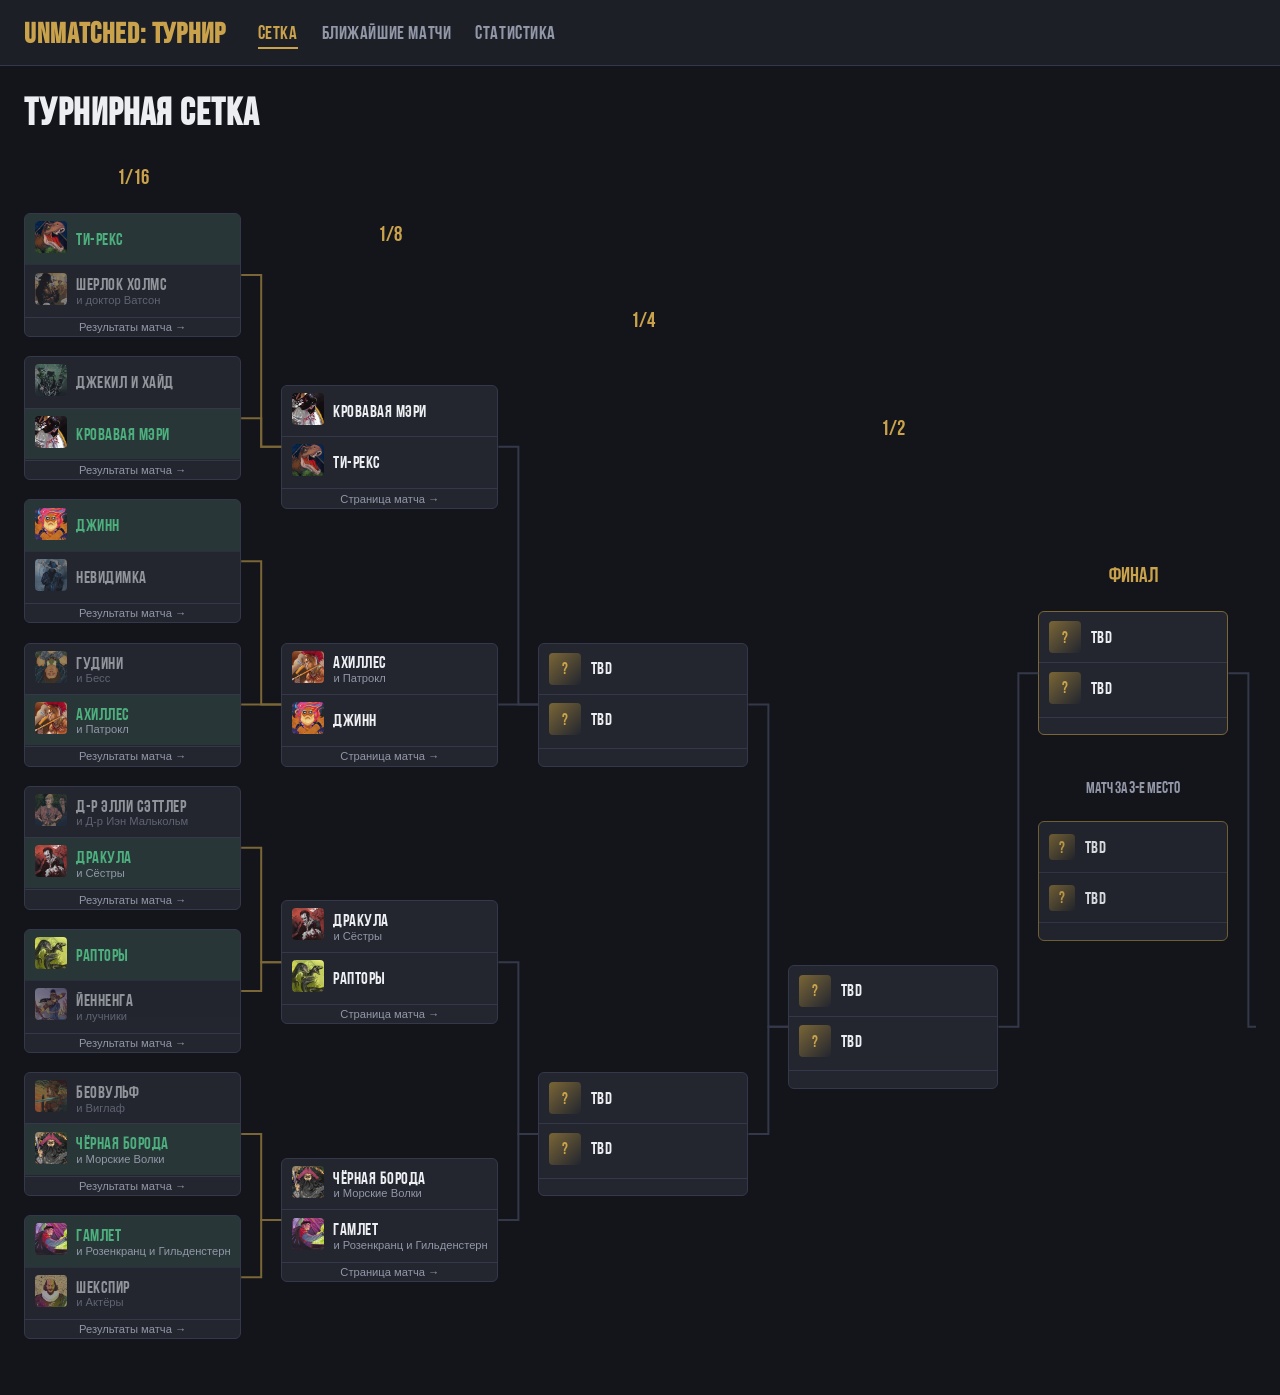
==== index.html @ 97f8e103 "Add 3rd-place match and game rating, un-spoiler first move - New standalone "third-place" match (los" ====
<!DOCTYPE html>
<html lang="ru">
<head>
  <meta charset="UTF-8" />
  <meta name="viewport" content="width=device-width, initial-scale=1.0" />
  <title>Турнирная сетка — Unmatched</title>
  <link rel="stylesheet" href="css/style.css?v=4" />
  <link rel="stylesheet" href="css/bracket.css?v=4" />
</head>
<body>
  <header class="site-header">
    <h1 class="site-title">Unmatched: турнир</h1>
    <nav class="site-nav">
      <a class="nav-link" href="index.html">Сетка</a>
      <a class="nav-link" href="matches.html">Ближайшие матчи</a>
      <a class="nav-link" href="stats.html">Статистика</a>
    </nav>
  </header>

  <main>
    <h2 class="page-title">Турнирная сетка</h2>
    <div class="bracket-wrap">
      <div class="bracket">
        <svg class="bracket-connectors"></svg>
      </div>
    </div>
  </main>

  <script type="module" src="js/nav.js?v=4"></script>
  <script type="module" src="js/bracket.js?v=4"></script>
</body>
</html>
---- css/style.css ----
@font-face {
  font-family: "Bebas Neue Cyrillic";
  src: url("../assets/fonts/bebasneuecyrillic.ttf") format("truetype");
  font-display: swap;
}

:root {
  --bg: #14151a;
  --bg-raised: #1d1f27;
  --bg-card: #23262f;
  --border: #34384a;
  --text: #eceef2;
  --text-dim: #9297a8;
  --accent: #c9a24b;
  --accent-dim: #7a6636;
  --win: #4caf7d;
  --lose: #6b6f7d;
  --danger: #c9564b;
  --font-display: "Bebas Neue Cyrillic", "Arial Narrow", sans-serif;
  --font-body: "Segoe UI", Arial, sans-serif;
}

* {
  box-sizing: border-box;
}

html,
body {
  margin: 0;
  padding: 0;
  background: var(--bg);
  color: var(--text);
  font-family: var(--font-body);
}

h1,
h2,
h3,
.site-title,
.nav-link,
.stage-label,
.slot-name,
.btn {
  font-family: var(--font-display);
  letter-spacing: 0.03em;
}

a {
  color: var(--accent);
}

.site-header {
  display: flex;
  align-items: center;
  gap: 2rem;
  padding: 1rem 1.5rem;
  background: var(--bg-raised);
  border-bottom: 1px solid var(--border);
  position: sticky;
  top: 0;
  z-index: 10;
}

.site-title {
  font-size: 1.8rem;
  color: var(--accent);
  margin: 0;
  white-space: nowrap;
}

.site-nav {
  display: flex;
  gap: 1.5rem;
}

.nav-link {
  font-size: 1.2rem;
  color: var(--text-dim);
  text-decoration: none;
  padding: 0.25rem 0;
  border-bottom: 2px solid transparent;
}

.nav-link:hover {
  color: var(--text);
}

.nav-link.active {
  color: var(--accent);
  border-bottom-color: var(--accent);
}

main {
  padding: 1.5rem;
  max-width: 1400px;
  margin: 0 auto;
}

.page-title {
  font-size: 2.4rem;
  color: var(--text);
  margin: 0 0 1rem;
}

.placeholder-thumb {
  display: flex;
  align-items: center;
  justify-content: center;
  background: linear-gradient(135deg, var(--accent-dim), var(--bg-card));
  color: var(--accent);
  font-family: var(--font-display);
  font-weight: 400;
  border-radius: 4px;
  flex-shrink: 0;
}

.empty-note {
  color: var(--text-dim);
  font-style: italic;
}

.slot-text {
  display: flex;
  flex-direction: column;
  min-width: 0;
}

.slot-name {
  font-size: 1.05rem;
  line-height: 1.1;
  overflow: hidden;
  text-overflow: ellipsis;
  white-space: nowrap;
}

.slot-player {
  font-size: 0.75rem;
  color: var(--text-dim);
  overflow: hidden;
  text-overflow: ellipsis;
  white-space: nowrap;
}

.slot-sidekick {
  font-size: 0.8rem;
  color: var(--text-dim);
  font-family: var(--font-body);
}

.vs-label {
  font-family: var(--font-display);
  color: var(--text-dim);
  font-size: 1.3rem;
}

.btn {
  background: var(--bg-card);
  border: 1px solid var(--border);
  color: var(--text);
  font-size: 1.1rem;
  padding: 0.5rem 1rem;
  border-radius: 6px;
  cursor: pointer;
}

.btn:hover {
  border-color: var(--accent);
  color: var(--accent);
}

.upcoming-list {
  display: flex;
  flex-direction: column;
  gap: 0.75rem;
  max-width: 760px;
}

.upcoming-row {
  display: flex;
  align-items: center;
  flex-wrap: wrap;
  gap: 0.5rem 1rem;
  background: var(--bg-card);
  border: 1px solid var(--border);
  border-radius: 6px;
  padding: 0.75rem 1rem;
  text-decoration: none;
  color: inherit;
  min-width: 0;
}

.upcoming-row:hover {
  border-color: var(--accent);
}

.upcoming-stage {
  font-family: var(--font-display);
  color: var(--accent);
  font-size: 1.1rem;
  min-width: 3.5rem;
}

.upcoming-pair {
  display: flex;
  align-items: center;
  flex-wrap: wrap;
  gap: 0.5rem 0.9rem;
  flex: 1 1 auto;
  min-width: 0;
}

.upcoming-side {
  display: flex;
  align-items: center;
  gap: 0.5rem;
  min-width: 0;
}

.upcoming-side .slot-text {
  min-width: 0;
}

.upcoming-side .placeholder-thumb,
.upcoming-side img.thumb {
  width: 36px;
  height: 36px;
  font-size: 1rem;
  border-radius: 4px;
}

.upcoming-side img.thumb {
  object-fit: cover;
}

.upcoming-date {
  color: var(--text-dim);
  font-size: 0.9rem;
  white-space: nowrap;
}

@media (max-width: 480px) {
  .upcoming-row {
    flex-direction: column;
    align-items: flex-start;
  }

  .upcoming-side .slot-name {
    max-width: 38vw;
  }
}

.stats-note {
  color: var(--text-dim);
  max-width: 640px;
  margin-bottom: 1.5rem;
}

.stats-table {
  border-collapse: collapse;
  max-width: 480px;
}

.stats-table th,
.stats-table td {
  text-align: left;
  padding: 0.5rem 1rem 0.5rem 0;
  border-bottom: 1px solid var(--border);
}

.stats-table th {
  color: var(--text-dim);
  font-weight: normal;
  font-size: 0.85rem;
}
---- css/bracket.css ----
.bracket-wrap {
  position: relative;
  overflow-x: auto;
  padding-bottom: 1rem;
}

.bracket {
  position: relative;
  display: flex;
  align-items: stretch;
  gap: 2.5rem;
  width: max-content;
  padding: 1rem 0;
}

.bracket-connectors {
  position: absolute;
  top: 0;
  left: 0;
  width: 100%;
  height: 100%;
  pointer-events: none;
  overflow: visible;
}

.bracket-connectors path {
  fill: none;
  stroke: var(--border);
  stroke-width: 2;
}

.bracket-connectors path.decided {
  stroke: var(--accent-dim);
}

.round-column {
  display: flex;
  flex-direction: column;
  justify-content: space-around;
  gap: 1.2rem;
  min-width: 210px;
}

.round-column.final-column {
  justify-content: center;
  min-width: 190px;
}

.round-title {
  font-family: var(--font-display);
  font-size: 1.3rem;
  color: var(--accent);
  text-align: center;
  margin-bottom: 0.3rem;
}

.match-card {
  background: var(--bg-card);
  border: 1px solid var(--border);
  border-radius: 6px;
  overflow: hidden;
  min-height: 124px;
  display: flex;
  flex-direction: column;
}

.final-column .match-card {
  border-color: var(--accent-dim);
}

.match-card.clickable {
  cursor: pointer;
}

.match-card.clickable:hover {
  border-color: var(--accent);
}

.match-slot {
  display: flex;
  align-items: center;
  gap: 0.6rem;
  padding: 0.45rem 0.6rem;
  min-height: 50px;
}

.match-slot .slot-sidekick {
  font-size: 0.7rem;
  overflow: hidden;
  text-overflow: ellipsis;
  white-space: nowrap;
}

.match-slot + .match-slot {
  border-top: 1px solid var(--border);
}

.match-slot .placeholder-thumb,
.match-slot img.thumb {
  width: 32px;
  height: 32px;
  font-size: 1rem;
}

.match-slot img.thumb {
  object-fit: cover;
  border-radius: 4px;
}

.match-slot.winner {
  background: rgba(76, 175, 125, 0.12);
}

.match-slot.winner .slot-name {
  color: var(--win);
}

.match-slot.loser {
  opacity: 0.55;
}

.match-meta {
  font-size: 0.7rem;
  color: var(--text-dim);
  text-align: center;
  padding: 0.2rem 0;
  border-top: 1px solid var(--border);
  margin-top: auto;
  min-height: 1.1rem;
}

.third-place-title {
  margin-top: 1.5rem;
  font-size: 1rem;
  color: var(--text-dim);
}

.third-place-card {
  min-height: 100px;
  opacity: 0.9;
}

.third-place-card .placeholder-thumb,
.third-place-card img.thumb {
  width: 26px;
  height: 26px;
}
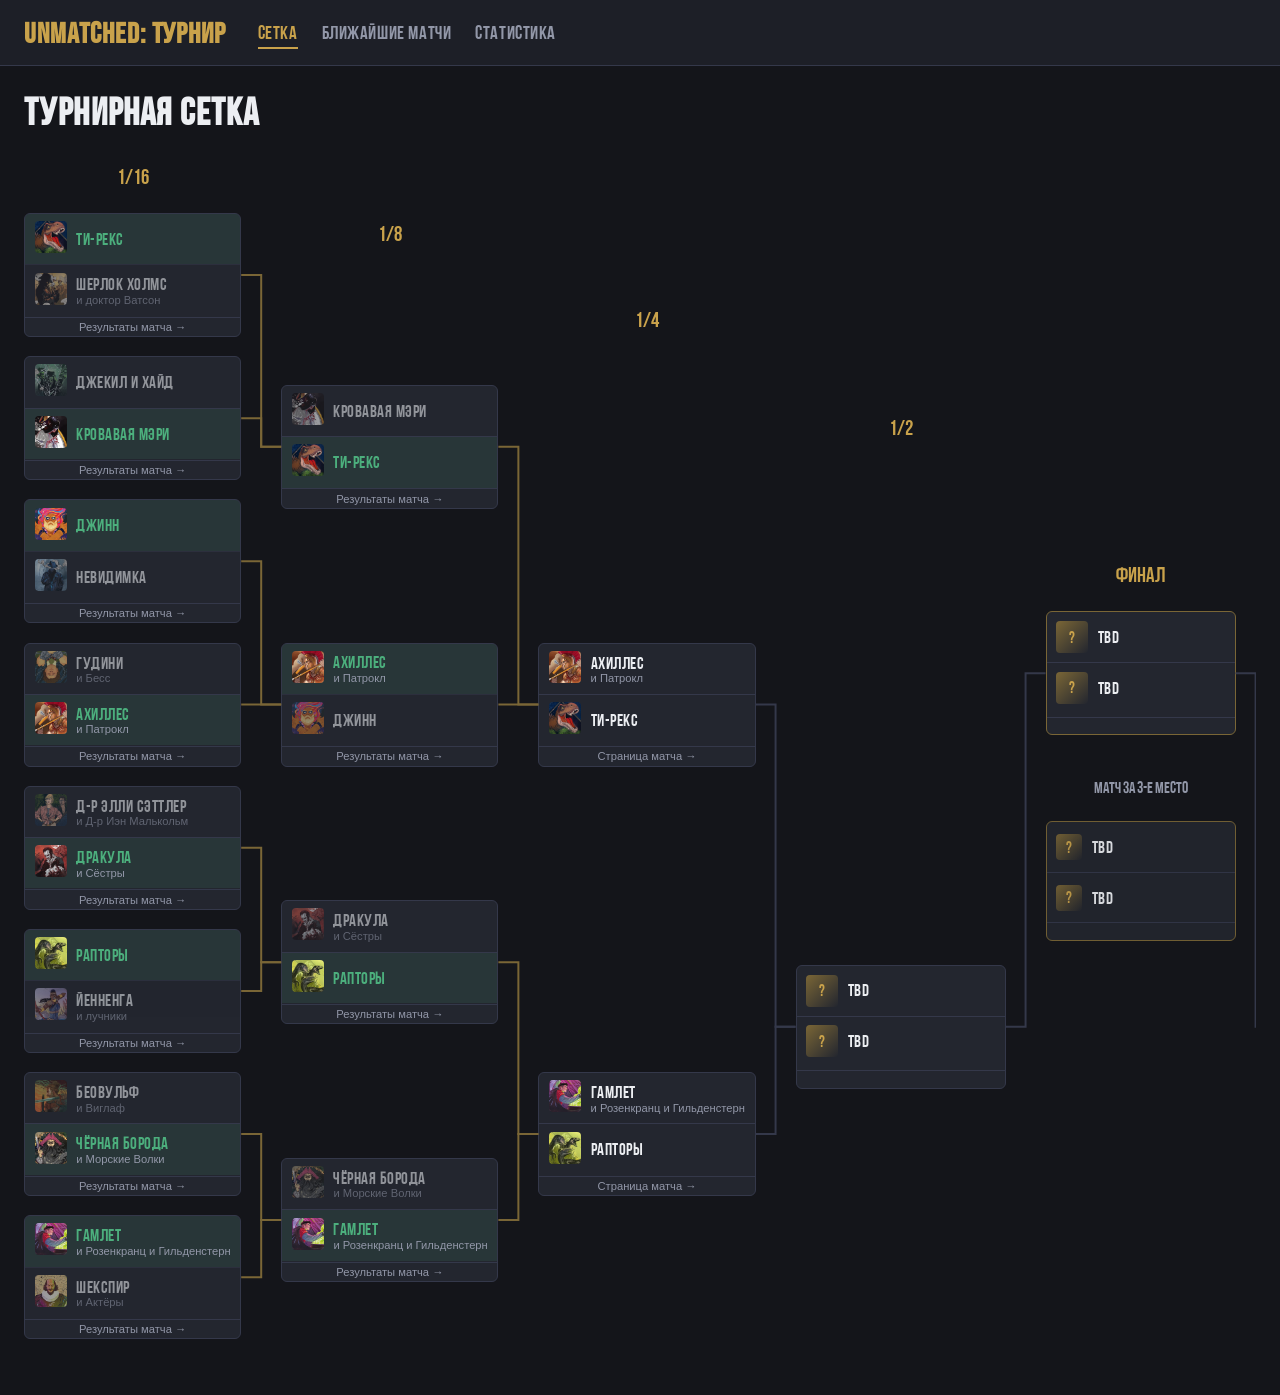
==== commit 278646dc: "Add match-log timeline block to match pages Adds a full replay of tracked games on match.html: a com" ====
--- a/index.html
+++ b/index.html
@@ -4,8 +4,8 @@
   <meta charset="UTF-8" />
   <meta name="viewport" content="width=device-width, initial-scale=1.0" />
   <title>Турнирная сетка — Unmatched</title>
-  <link rel="stylesheet" href="css/style.css?v=4" />
-  <link rel="stylesheet" href="css/bracket.css?v=4" />
+  <link rel="stylesheet" href="css/style.css?v=14" />
+  <link rel="stylesheet" href="css/bracket.css?v=14" />
 </head>
 <body>
   <header class="site-header">
@@ -26,7 +26,7 @@
     </div>
   </main>
 
-  <script type="module" src="js/nav.js?v=4"></script>
-  <script type="module" src="js/bracket.js?v=4"></script>
+  <script type="module" src="js/nav.js?v=14"></script>
+  <script type="module" src="js/bracket.js?v=14"></script>
 </body>
 </html>
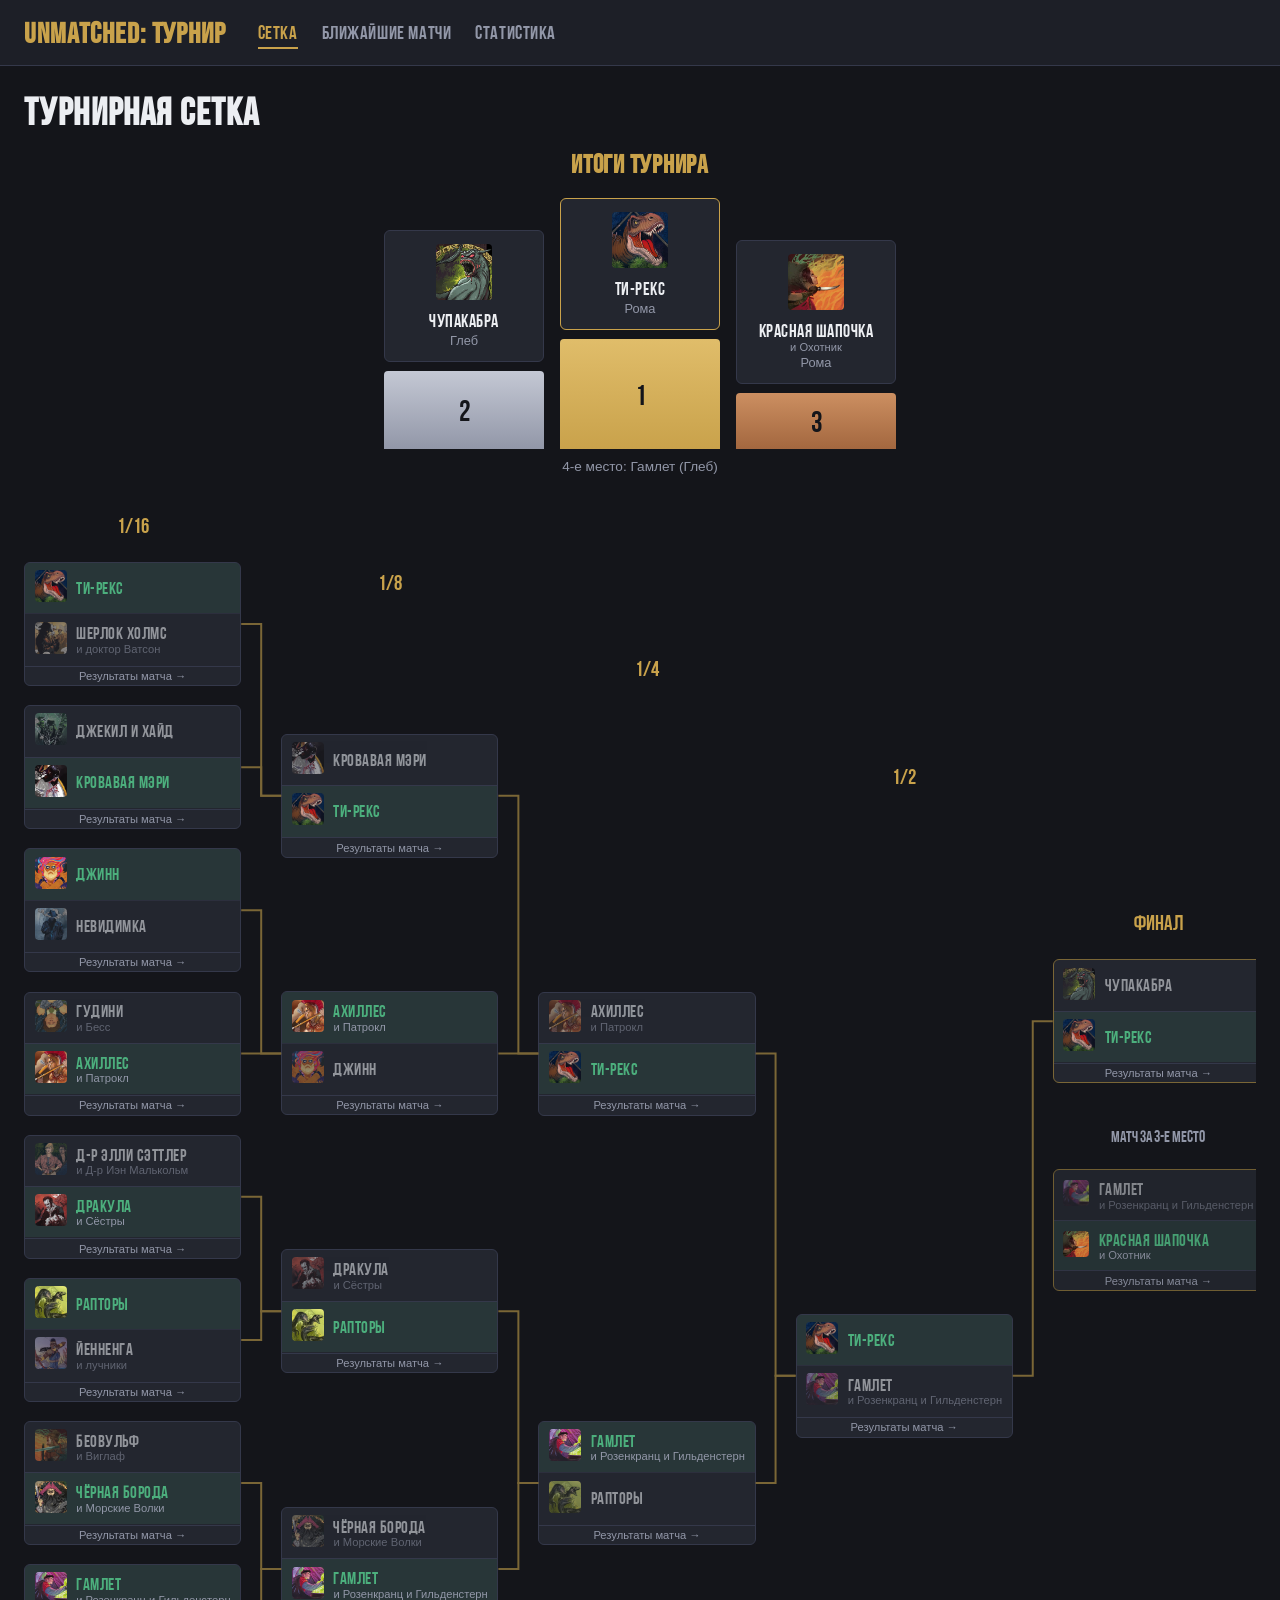
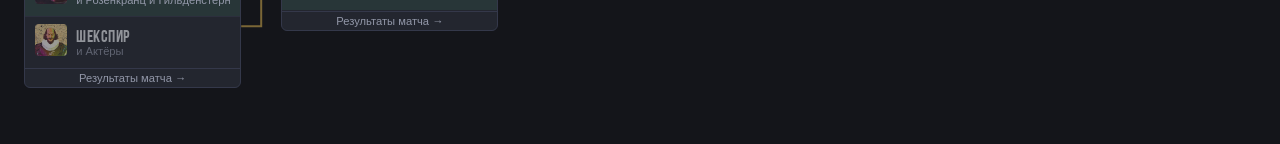
==== commit 86c1b12f: "Add winners' podium to the bracket page Shows top 4 once the final is completed, computed from final" ====
--- a/index.html
+++ b/index.html
@@ -4,8 +4,8 @@
   <meta charset="UTF-8" />
   <meta name="viewport" content="width=device-width, initial-scale=1.0" />
   <title>Турнирная сетка — Unmatched</title>
-  <link rel="stylesheet" href="css/style.css?v=14" />
-  <link rel="stylesheet" href="css/bracket.css?v=14" />
+  <link rel="stylesheet" href="css/style.css?v=16" />
+  <link rel="stylesheet" href="css/bracket.css?v=17" />
 </head>
 <body>
   <header class="site-header">
@@ -19,6 +19,7 @@
 
   <main>
     <h2 class="page-title">Турнирная сетка</h2>
+    <div class="podium"></div>
     <div class="bracket-wrap">
       <div class="bracket">
         <svg class="bracket-connectors"></svg>
@@ -26,7 +27,7 @@
     </div>
   </main>
 
-  <script type="module" src="js/nav.js?v=14"></script>
-  <script type="module" src="js/bracket.js?v=14"></script>
+  <script type="module" src="js/nav.js?v=16"></script>
+  <script type="module" src="js/bracket.js?v=17"></script>
 </body>
 </html>
--- a/css/bracket.css
+++ b/css/bracket.css
@@ -1,3 +1,143 @@
+.podium:empty {
+  display: none;
+}
+
+.podium-title {
+  font-family: var(--font-display);
+  font-size: 1.6rem;
+  color: var(--accent);
+  text-align: center;
+  margin: 0 0 1.2rem;
+  letter-spacing: 0.03em;
+}
+
+.podium-stand {
+  display: flex;
+  align-items: flex-end;
+  justify-content: center;
+  gap: 1rem;
+  margin-bottom: 0.6rem;
+}
+
+.podium-place {
+  display: flex;
+  flex-direction: column;
+  align-items: center;
+  width: 160px;
+  cursor: pointer;
+}
+
+.podium-card {
+  display: flex;
+  flex-direction: column;
+  align-items: center;
+  gap: 0.4rem;
+  background: var(--bg-card);
+  border: 1px solid var(--border);
+  border-radius: 6px;
+  padding: 0.8rem 0.6rem;
+  width: 100%;
+  margin-bottom: 0.6rem;
+}
+
+.podium-place:hover .podium-card {
+  border-color: var(--accent);
+}
+
+.podium-card .placeholder-thumb,
+.podium-card img.thumb {
+  width: 56px;
+  height: 56px;
+  font-size: 1.4rem;
+}
+
+.podium-card img.thumb {
+  object-fit: cover;
+  border-radius: 4px;
+}
+
+.podium-text {
+  display: flex;
+  flex-direction: column;
+  align-items: center;
+  text-align: center;
+  min-width: 0;
+}
+
+.podium-name {
+  font-family: var(--font-display);
+  font-size: 1.1rem;
+  letter-spacing: 0.03em;
+}
+
+.podium-sidekick {
+  font-size: 0.7rem;
+  color: var(--text-dim);
+}
+
+.podium-player {
+  font-size: 0.8rem;
+  color: var(--text-dim);
+  margin-top: 0.1rem;
+}
+
+.podium-block {
+  width: 100%;
+  display: flex;
+  align-items: center;
+  justify-content: center;
+  font-family: var(--font-display);
+  font-size: 1.8rem;
+  color: var(--bg);
+  border-radius: 4px 4px 0 0;
+}
+
+.place-1 .podium-block {
+  height: 110px;
+  background: linear-gradient(180deg, #e0bd6a, var(--accent));
+}
+
+.place-1 .podium-card {
+  border-color: var(--accent);
+}
+
+.place-2 .podium-block {
+  height: 78px;
+  background: linear-gradient(180deg, #c4c8d4, #9297a8);
+}
+
+.place-3 .podium-block {
+  height: 56px;
+  background: linear-gradient(180deg, #cc8f61, #a3673f);
+}
+
+.podium-fourth {
+  text-align: center;
+  color: var(--text-dim);
+  font-size: 0.85rem;
+  margin-bottom: 1.5rem;
+}
+
+@media (max-width: 560px) {
+  .podium-stand {
+    gap: 0.5rem;
+  }
+
+  .podium-place {
+    width: 100px;
+  }
+
+  .podium-card .placeholder-thumb,
+  .podium-card img.thumb {
+    width: 40px;
+    height: 40px;
+  }
+
+  .podium-name {
+    font-size: 0.9rem;
+  }
+}
+
 .bracket-wrap {
   position: relative;
   overflow-x: auto;
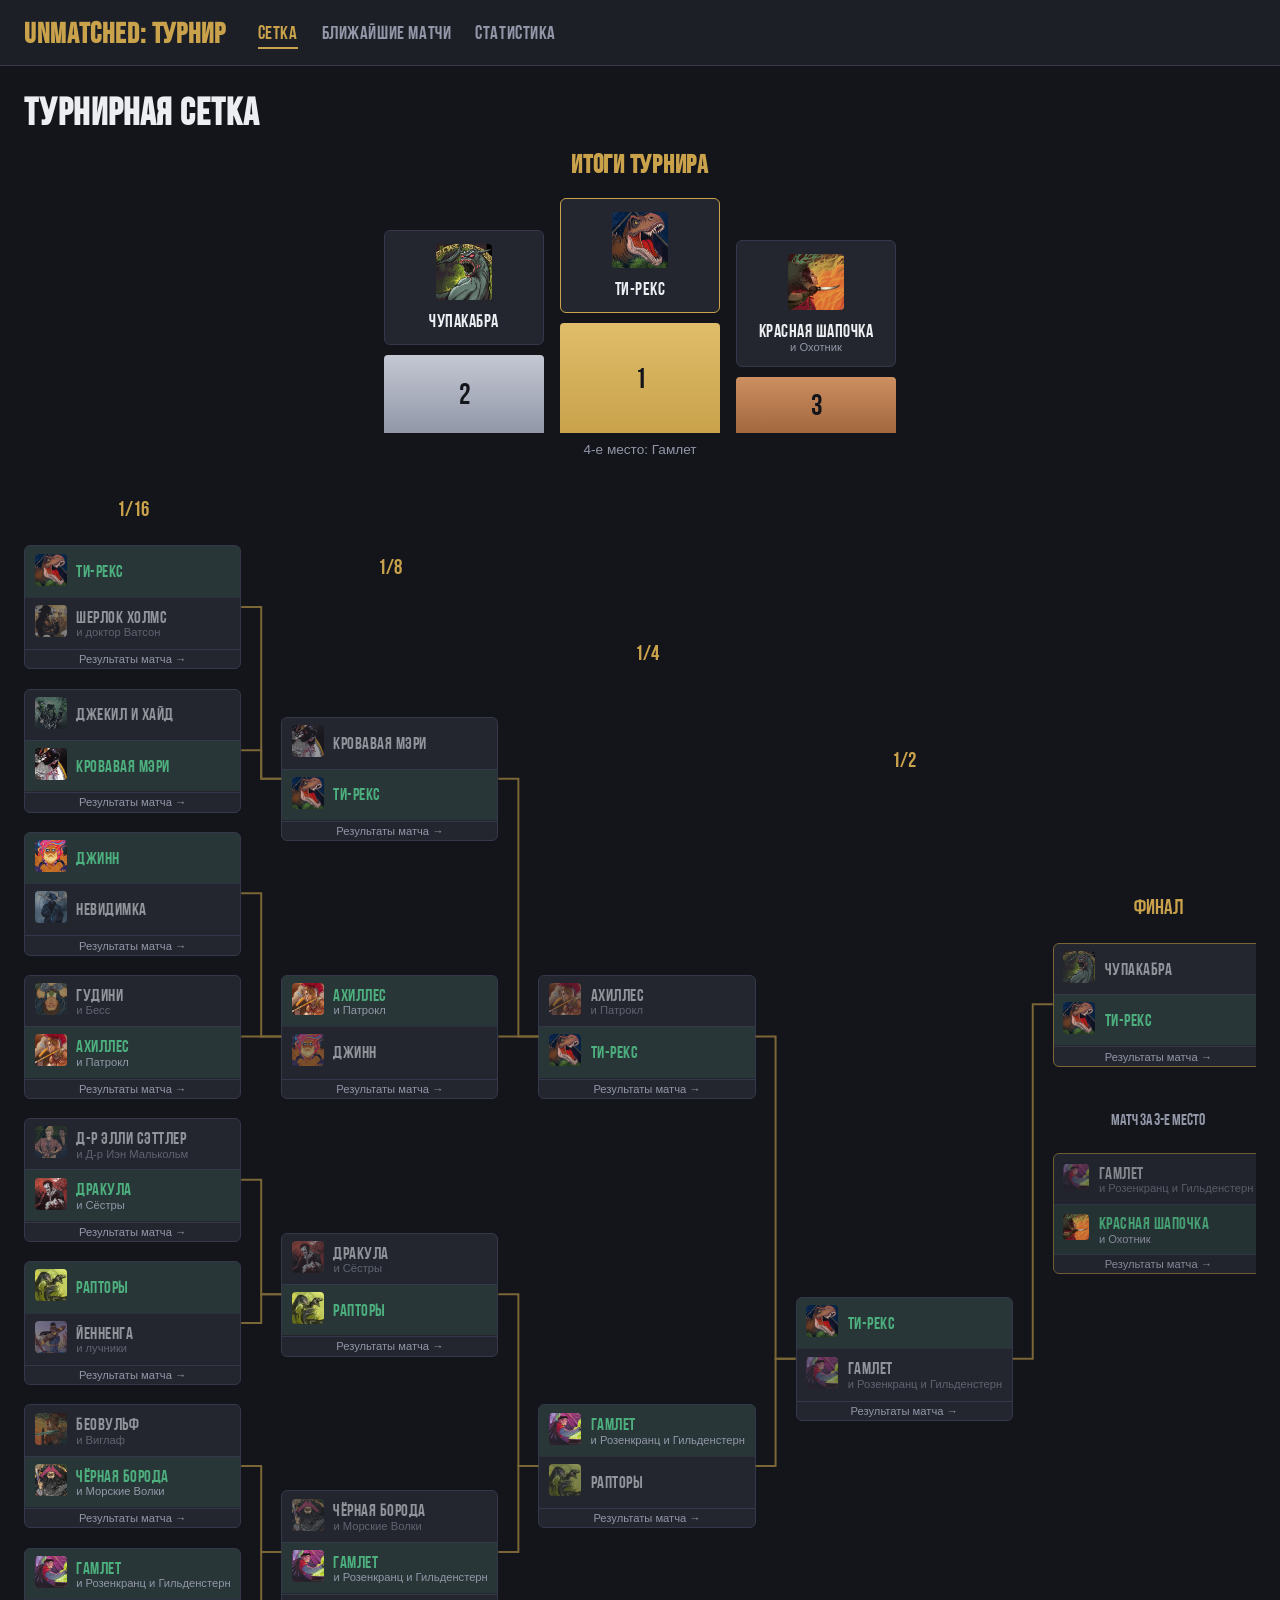
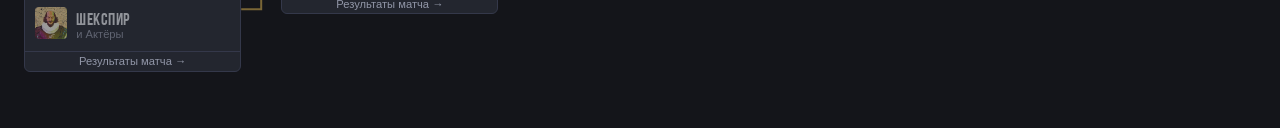
==== commit a6eb684f: "Drop player names from the podium" ====
--- a/index.html
+++ b/index.html
@@ -5,7 +5,7 @@
   <meta name="viewport" content="width=device-width, initial-scale=1.0" />
   <title>Турнирная сетка — Unmatched</title>
   <link rel="stylesheet" href="css/style.css?v=16" />
-  <link rel="stylesheet" href="css/bracket.css?v=17" />
+  <link rel="stylesheet" href="css/bracket.css?v=18" />
 </head>
 <body>
   <header class="site-header">
@@ -28,6 +28,6 @@
   </main>
 
   <script type="module" src="js/nav.js?v=16"></script>
-  <script type="module" src="js/bracket.js?v=17"></script>
+  <script type="module" src="js/bracket.js?v=18"></script>
 </body>
 </html>
--- a/css/bracket.css
+++ b/css/bracket.css
@@ -73,12 +73,6 @@
 .podium-sidekick {
   font-size: 0.7rem;
   color: var(--text-dim);
-}
-
-.podium-player {
-  font-size: 0.8rem;
-  color: var(--text-dim);
-  margin-top: 0.1rem;
 }
 
 .podium-block {
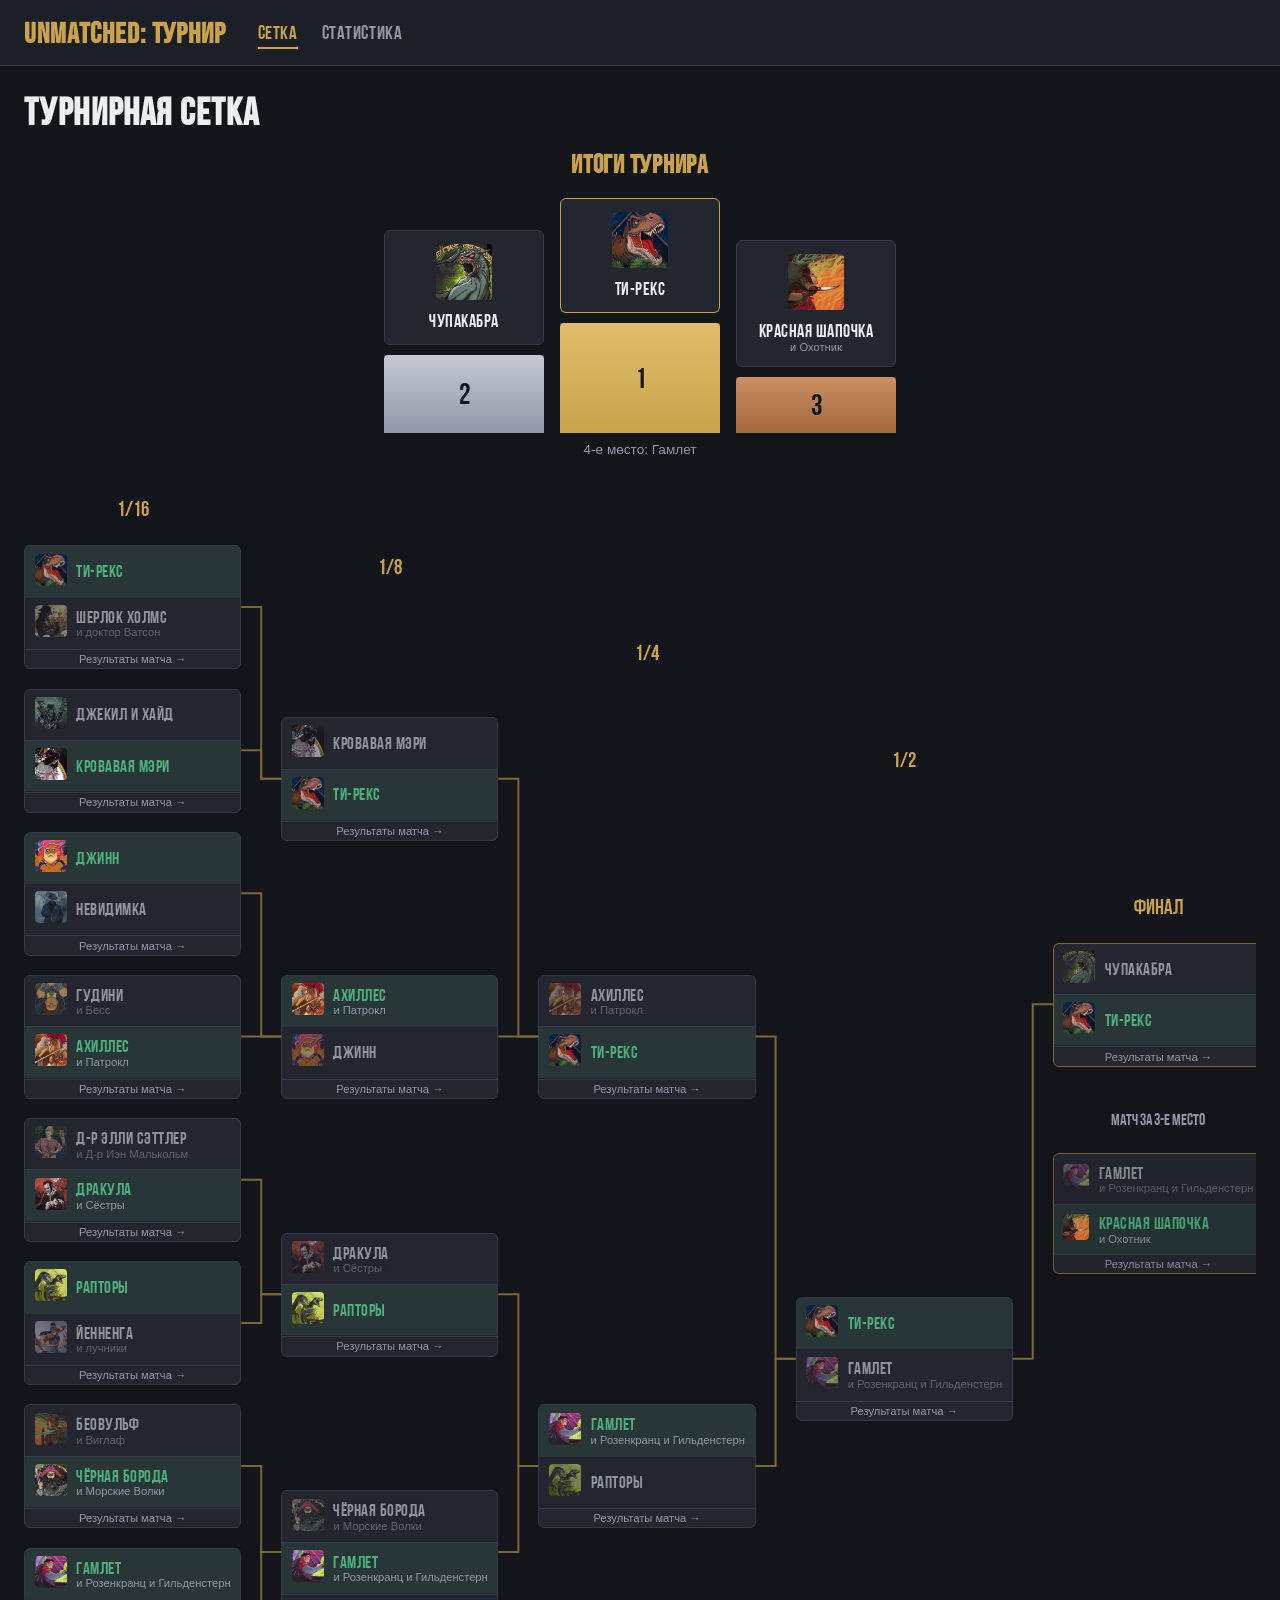
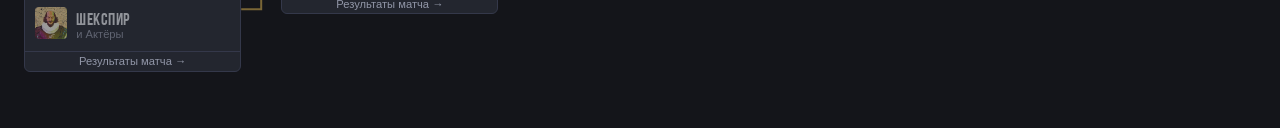
==== commit 096bcb67: "Add match recaps for qf/sf/final rounds, drop unused nav link The upcoming-matches page has nothing " ====
--- a/index.html
+++ b/index.html
@@ -4,7 +4,7 @@
   <meta charset="UTF-8" />
   <meta name="viewport" content="width=device-width, initial-scale=1.0" />
   <title>Турнирная сетка — Unmatched</title>
-  <link rel="stylesheet" href="css/style.css?v=16" />
+  <link rel="stylesheet" href="css/style.css?v=17" />
   <link rel="stylesheet" href="css/bracket.css?v=18" />
 </head>
 <body>
@@ -12,7 +12,6 @@
     <h1 class="site-title">Unmatched: турнир</h1>
     <nav class="site-nav">
       <a class="nav-link" href="index.html">Сетка</a>
-      <a class="nav-link" href="matches.html">Ближайшие матчи</a>
       <a class="nav-link" href="stats.html">Статистика</a>
     </nav>
   </header>
--- a/css/style.css
+++ b/css/style.css
@@ -16,6 +16,7 @@
   --win: #4caf7d;
   --lose: #6b6f7d;
   --danger: #c9564b;
+  --stat-p2: #5b9bd6;
   --font-display: "Bebas Neue Cyrillic", "Arial Narrow", sans-serif;
   --font-body: "Segoe UI", Arial, sans-serif;
 }
@@ -254,21 +255,3 @@
   max-width: 640px;
   margin-bottom: 1.5rem;
 }
-
-.stats-table {
-  border-collapse: collapse;
-  max-width: 480px;
-}
-
-.stats-table th,
-.stats-table td {
-  text-align: left;
-  padding: 0.5rem 1rem 0.5rem 0;
-  border-bottom: 1px solid var(--border);
-}
-
-.stats-table th {
-  color: var(--text-dim);
-  font-weight: normal;
-  font-size: 0.85rem;
-}
